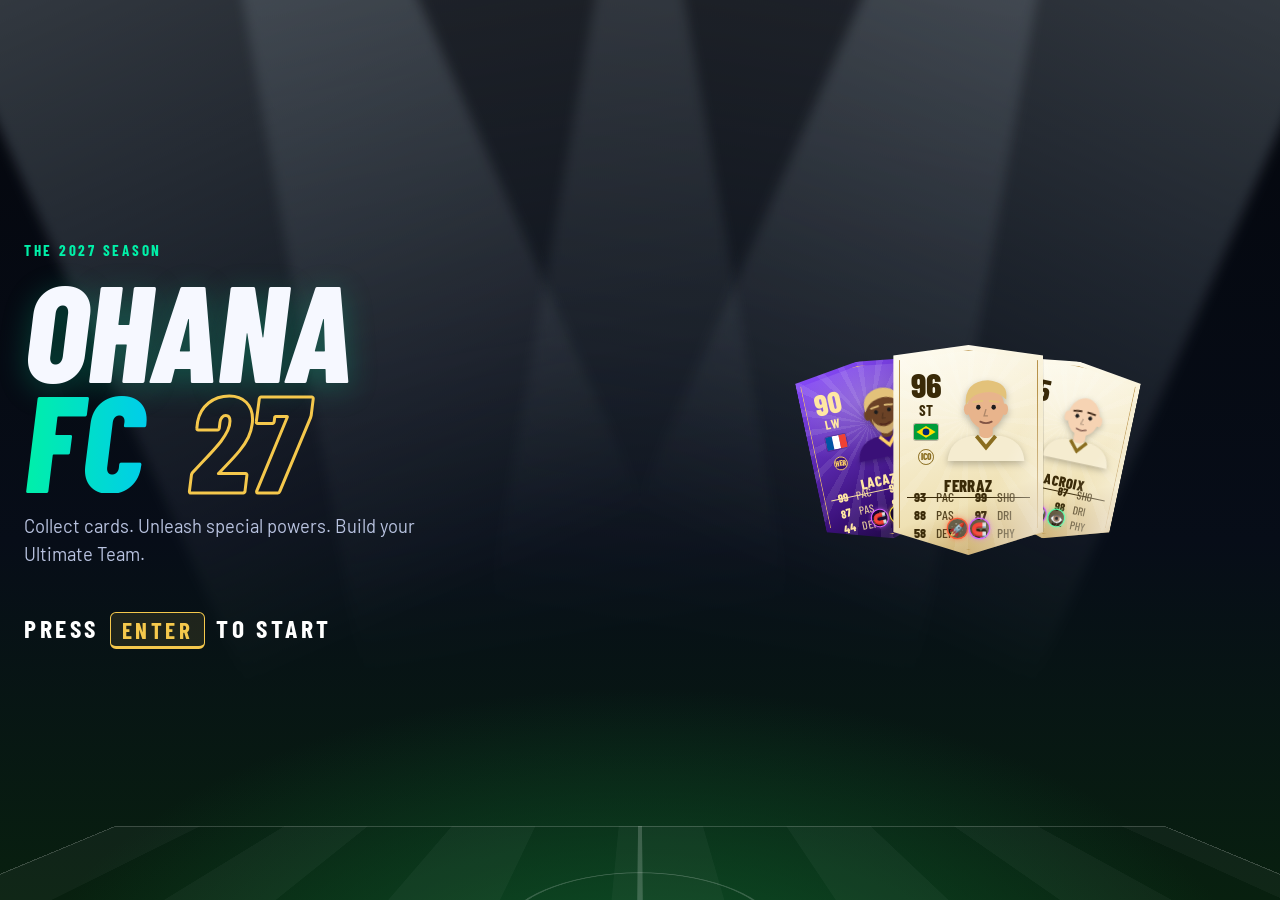
==== index.html @ 779275be "Add match engine, title screen, mode select and Kick-Off mode (Ohana FC 27) Co-Authored-By: Claude O" ====
<!doctype html>
<html lang="en">
<head>
<meta charset="utf-8">
<meta name="viewport" content="width=device-width, initial-scale=1, viewport-fit=cover">
<title>Ohana FC 27</title>
<meta name="claude:viewport-fit-sides" content="cover">
<meta name="description" content="Ohana FC 27: a browser football game with collectible player cards, special powers, Kick-Off and Ultimate Career modes.">
<link rel="preconnect" href="https://fonts.googleapis.com">
<link href="https://fonts.googleapis.com/css2?family=Barlow+Condensed:wght@500;700;800&family=Barlow:wght@400;600;700&display=swap" rel="stylesheet">
<link rel="stylesheet" href="css/style.css">
<link rel="stylesheet" href="css/game.css">
</head>
<body>
<main id="app"></main>
<script src="js/data.js"></script>
<script src="js/cards.js"></script>
<script src="js/match.js"></script>
<script src="js/ui.js"></script>
</body>
</html>
---- css/style.css ----
:root {
  --bg: #07090f;
  --bg2: #0f1420;
  --panel: rgba(22, 28, 44, .82);
  --line: rgba(255, 255, 255, .09);
  --text: #eef2ff;
  --muted: #8d97b5;
  --accent: #00f0a8;
  --accent2: #2f7bff;
  --gold: #f5c84c;
  --danger: #ff4d6d;
  color-scheme: dark;
}
* { box-sizing: border-box; }
html, body { height: 100%; }
body {
  margin: 0; background: var(--bg); color: var(--text);
  font-family: 'Barlow', system-ui, sans-serif; font-size: 15px;
  background-image:
    radial-gradient(1200px 600px at 80% -10%, rgba(47, 123, 255, .18), transparent 60%),
    radial-gradient(900px 500px at -10% 110%, rgba(0, 240, 168, .12), transparent 60%);
  background-attachment: fixed;
}
h1, h2, h3, .display { font-family: 'Barlow Condensed', 'Arial Narrow', sans-serif; letter-spacing: .02em; text-transform: uppercase; margin: 0; }
button { font: inherit; cursor: pointer; }

.btn {
  border: 0; border-radius: 10px; padding: .7em 1.3em; color: #04110c; font-weight: 700;
  background: linear-gradient(135deg, var(--accent), #00c2ff); box-shadow: 0 6px 20px rgba(0, 240, 168, .25);
  text-transform: uppercase; letter-spacing: .04em; font-family: 'Barlow Condensed', sans-serif; font-size: 1.05em;
  transition: transform .12s, filter .12s;
}
.btn:hover { transform: translateY(-1px); filter: brightness(1.1); }
.btn:disabled { opacity: .4; cursor: not-allowed; transform: none; }
.btn.ghost { background: rgba(255, 255, 255, .06); color: var(--text); box-shadow: none; border: 1px solid var(--line); }
.btn.gold { background: linear-gradient(135deg, #ffe08a, #e0a526); color: #2a1d00; box-shadow: 0 6px 20px rgba(245, 200, 76, .25); }
.btn.danger { background: linear-gradient(135deg, #ff6b81, #ff2d55); color: #fff; }
.btn.small { padding: .4em .8em; font-size: .9em; border-radius: 8px; }

.panel { background: var(--panel); border: 1px solid var(--line); border-radius: 16px; padding: 18px; backdrop-filter: blur(8px); }
.muted { color: var(--muted); }
.row { display: flex; gap: 12px; align-items: center; flex-wrap: wrap; }
.grow { flex: 1; }
.coins { color: var(--gold); font-weight: 700; font-family: 'Barlow Condensed', sans-serif; }
.coins::before { content: '🪙 '; }

/* ===================== CARD ===================== */
.card {
  position: relative; width: 10em; height: 14em; flex: none; user-select: none;
  clip-path: polygon(50% 0, 100% 5%, 100% 89%, 50% 100%, 0 89%, 0 5%);
  color: #2b1d05; font-family: 'Barlow Condensed', 'Arial Narrow', sans-serif;
  background: linear-gradient(160deg, var(--c1), var(--c2) 70%, var(--c3));
  transition: transform .15s, filter .15s;
}
.card::after { /* inner frame */
  content: ''; position: absolute; inset: .35em;
  clip-path: polygon(50% 0, 100% 5%, 100% 89%, 50% 100%, 0 89%, 0 5%);
  border: .12em solid var(--frame); pointer-events: none;
  background: radial-gradient(120% 60% at 50% 20%, rgba(255, 255, 255, .28), transparent 60%);
}
.card.hoverable:hover { transform: translateY(-.25em) scale(1.03); filter: brightness(1.08); cursor: pointer; }
.r-bronze { --c1: #e3a777; --c2: #a8683c; --c3: #6e3d1d; --frame: rgba(255, 220, 190, .55); color: #2a1406; }
.r-silver { --c1: #f2f5f8; --c2: #b3bdc6; --c3: #7d8892; --frame: rgba(255, 255, 255, .7); color: #1d252c; }
.r-gold { --c1: #fff0b0; --c2: #e2bb4d; --c3: #a77d18; --frame: rgba(255, 249, 220, .75); color: #2d2004; }
.r-rare { --c1: #fff4c2; --c2: #e8b923; --c3: #7d5300; --frame: #fff7d6; color: #241800; }
.r-rare .c-shine, .r-hero .c-shine, .r-icon .c-shine {
  position: absolute; inset: 0; z-index: 3; pointer-events: none;
  background: linear-gradient(115deg, transparent 35%, rgba(255, 255, 255, .55) 48%, transparent 60%);
  background-size: 250% 100%; animation: shine 3.2s infinite linear;
}
.r-hero { --c1: #8a4dff; --c2: #3a1078; --c3: #12052b; --frame: #ffd166; color: #ffe7a3; }
.r-icon { --c1: #fffdf3; --c2: #efe1b4; --c3: #b8924a; --frame: #b8924a; color: #3a2a08; }
.r-icon::before, .r-hero::before {
  content: ''; position: absolute; inset: 0; opacity: .35;
  background: repeating-conic-gradient(from 0deg at 50% 35%, rgba(255, 255, 255, .25) 0 6deg, transparent 6deg 18deg);
}
@keyframes shine { 0% { background-position: 150% 0; } 100% { background-position: -100% 0; } }

.c-left { position: absolute; left: 1.05em; top: 1.6em; z-index: 2; display: flex; flex-direction: column; align-items: center; width: 2.3em; }
.c-ovr { font-size: 2.3em; font-weight: 800; line-height: .9; }
.c-pos { font-size: 1em; font-weight: 700; margin-top: .05em; letter-spacing: .04em; }
.c-flag { margin-top: .35em; width: 1.6em; height: 1.05em; border-radius: .12em; overflow: hidden; box-shadow: 0 0 0 .06em rgba(0, 0, 0, .25); }
.c-flag .flag, .flag { width: 100%; height: 100%; display: block; }
.c-club { margin-top: .35em; }
.badge {
  display: inline-grid; place-items: center; width: 1.7em; height: 1.7em; border-radius: 50%;
  font-size: .62em; font-weight: 800; border: .14em solid; letter-spacing: 0; line-height: 1;
}
.c-face { position: absolute; right: .6em; top: 1.3em; width: 6.4em; height: 6.4em; z-index: 1; }
.c-face .avatar { width: 100%; height: 100%; filter: drop-shadow(0 .2em .25em rgba(0, 0, 0, .25)); }
.c-name {
  position: absolute; top: 7.75em; left: .8em; right: .8em; text-align: center; z-index: 2;
  font-size: 1.12em; font-weight: 800; text-transform: uppercase; white-space: nowrap; overflow: hidden; text-overflow: ellipsis;
  border-bottom: .07em solid currentColor; padding-bottom: .1em; letter-spacing: .02em;
}
.c-stats { position: absolute; top: 9.55em; left: 1.4em; right: 1.4em; display: grid; grid-template-columns: 1fr 1fr; column-gap: .9em; row-gap: .05em; z-index: 2; }
.c-stats div { display: flex; gap: .3em; align-items: baseline; font-size: .9em; }
.c-stats b { font-weight: 800; min-width: 1.3em; }
.c-stats span { font-weight: 500; opacity: .85; }
.c-traits { position: absolute; bottom: 1.15em; left: 0; right: 0; display: flex; justify-content: center; gap: .25em; z-index: 2; }
.trait {
  display: inline-grid; place-items: center; width: 1.45em; height: 1.45em; border-radius: 50%; font-size: .85em;
  background: rgba(0, 0, 0, .55); box-shadow: 0 0 0 .1em var(--tc), 0 0 .5em var(--tc);
}
.card .tag {
  position: absolute; z-index: 4; left: 50%; transform: translateX(-50%); bottom: .2em;
  background: #111; color: #fff; font-size: .7em; padding: .05em .5em; border-radius: .4em; font-weight: 700;
}

/* ===================== Gallery (preview) ===================== */
.wrap { max-width: 1200px; margin: 0 auto; padding-block: 28px 60px; padding-left: max(16px, env(safe-area-inset-left, 0px)); padding-right: max(16px, env(safe-area-inset-right, 0px)); }
.chip:focus-visible, .btn:focus-visible { outline: 2px solid var(--accent); outline-offset: 2px; }
@media (prefers-reduced-motion: reduce) { .c-shine { animation: none !important; } }
.hero-title { font-size: clamp(2.4rem, 6vw, 4.2rem); line-height: .95; font-weight: 800; }
.hero-title span { background: linear-gradient(90deg, var(--accent), #00c2ff 60%, var(--gold)); -webkit-background-clip: text; background-clip: text; color: transparent; }
.card-grid { display: flex; flex-wrap: wrap; gap: 18px; justify-content: center; }
.chips { display: flex; gap: 8px; flex-wrap: wrap; }
.chip { padding: .35em .9em; border-radius: 999px; background: rgba(255, 255, 255, .06); border: 1px solid var(--line); color: var(--text); font-weight: 600; }
.chip.on { background: var(--accent); color: #04110c; border-color: transparent; }
.trait-list { display: grid; grid-template-columns: repeat(auto-fill, minmax(240px, 1fr)); gap: 10px; }
.trait-row { display: flex; gap: 10px; align-items: flex-start; padding: 10px 12px; border-radius: 12px; background: rgba(255, 255, 255, .04); border: 1px solid var(--line); }
.trait-row .trait { font-size: 18px; flex: none; }
---- css/game.css ----
[hidden] { display: none !important; }
/* ===== Screens ===== */
#app { min-height: 100%; }
.screen { animation: fadeIn .25s ease; }
@keyframes fadeIn { from { transform: translateY(6px); } to { transform: none; } }
.page { max-width: 1180px; margin: 0 auto; padding-block: 22px 48px; padding-left: max(16px, env(safe-area-inset-left, 0px)); padding-right: max(16px, env(safe-area-inset-right, 0px)); display: flex; flex-direction: column; gap: 18px; }
.page-head { display: flex; align-items: center; gap: 14px; }
.page-head h2 { font-size: 2.2rem; font-weight: 800; }
.eyebrow { font-family: 'Barlow Condensed', sans-serif; text-transform: uppercase; letter-spacing: .18em; color: var(--accent); font-weight: 700; margin: 0; font-size: .95rem; }
kbd { display: inline-block; min-width: 1.7em; text-align: center; padding: .1em .45em; margin: 0 .12em; border-radius: 6px; background: #1c2438; border: 1px solid #36405c; border-bottom-width: 3px; font-family: 'Barlow Condensed', sans-serif; font-weight: 700; font-size: .95em; }
.btn.big { font-size: 1.35em; padding: .7em 2.4em; }

/* ===== Legacy menu (unused) ===== */
.menu { min-height: 100vh; display: grid; grid-template-columns: minmax(0, 1fr) minmax(0, 1fr); align-items: center; gap: 30px; max-width: 1200px; margin: 0 auto; padding-block: 30px; padding-left: max(20px, env(safe-area-inset-left, 0px)); padding-right: max(20px, env(safe-area-inset-right, 0px)); }
.logo { font-size: clamp(3.4rem, 9vw, 7rem); line-height: .82; font-weight: 800; font-style: italic; margin: 10px 0 18px; }
.logo span { background: linear-gradient(90deg, var(--accent), #00c2ff 55%, var(--gold)); -webkit-background-clip: text; background-clip: text; color: transparent; padding-right: .1em; }
.lede { color: var(--muted); max-width: 46ch; font-size: 1.08rem; line-height: 1.5; margin: 0 0 26px; }
.mode-list { display: flex; flex-direction: column; gap: 12px; max-width: 520px; }
.mode { text-align: left; padding: 18px 22px; border-radius: 14px; border: 1px solid var(--line); color: var(--text); background: linear-gradient(100deg, rgba(255, 255, 255, .07), rgba(255, 255, 255, .02)); display: flex; flex-direction: column; gap: 4px; transition: transform .15s, border-color .15s, background .15s; position: relative; overflow: hidden; }
.mode::after { content: '›'; position: absolute; right: 20px; top: 50%; transform: translateY(-50%); font-size: 2rem; color: var(--accent); opacity: .6; transition: transform .15s; }
.mode:hover:not(:disabled) { transform: translateX(4px); border-color: var(--accent); background: linear-gradient(100deg, rgba(0, 240, 168, .14), rgba(255, 255, 255, .02)); }
.mode:hover:not(:disabled)::after { transform: translate(4px, -50%); }
.mode b { font-family: 'Barlow Condensed', sans-serif; font-size: 1.7rem; text-transform: uppercase; font-style: italic; letter-spacing: .02em; }
.mode span { color: var(--muted); padding-right: 36px; }
.mode.small { padding: 12px 22px; }
.mode.small b { font-size: 1.2rem; }
.mode:disabled { opacity: .5; cursor: not-allowed; }
.menu-fan { position: relative; height: 420px; display: flex; justify-content: center; align-items: center; }
.menu-fan .card { position: absolute; box-shadow: 0 30px 60px rgba(0, 0, 0, .5); }
.fan-0 { transform: translateX(-62%) rotate(-12deg) scale(.86); }
.fan-2 { transform: translateX(62%) rotate(12deg) scale(.86); }
.fan-1 { z-index: 2; animation: float 4s ease-in-out infinite; }
@keyframes float { 50% { transform: translateY(-10px); } }

/* ===== Segmented control ===== */
.seg { display: flex; gap: 4px; padding: 4px; border-radius: 12px; background: rgba(255, 255, 255, .05); border: 1px solid var(--line); flex-wrap: wrap; align-self: center; }
.seg button { border: 0; background: transparent; color: var(--muted); padding: .6em 1.2em; border-radius: 9px; font-family: 'Barlow Condensed', sans-serif; font-weight: 700; text-transform: uppercase; font-size: 1.05rem; letter-spacing: .03em; }
.seg button.on { background: var(--text); color: #0a0d16; }
.seg.small button { font-size: .92rem; padding: .45em .9em; }
.seg button:focus-visible, .arrow:focus-visible, .mode:focus-visible { outline: 2px solid var(--accent); outline-offset: 2px; }

/* ===== Kick-off ===== */
.versus { display: grid; grid-template-columns: minmax(0, 1fr) auto minmax(0, 1fr); gap: 16px; align-items: center; }
.vs { font-family: 'Barlow Condensed', sans-serif; font-weight: 800; font-style: italic; font-size: 2.6rem; color: var(--muted); }
.team-pick { border-radius: 18px; padding: 16px; border: 1px solid var(--line); background: linear-gradient(160deg, color-mix(in srgb, var(--kit) 30%, transparent), rgba(15, 20, 32, .9) 55%); display: flex; flex-direction: column; gap: 12px; }
.tp-top { display: flex; justify-content: space-between; align-items: center; }
.ctl-tag { font-family: 'Barlow Condensed', sans-serif; font-weight: 800; padding: .15em .7em; border-radius: 6px; font-size: 1rem; }
.ctl-tag.p1 { background: #22e6ff; color: #002229; }
.ctl-tag.p2 { background: #ff4f7b; color: #2b0010; }
.ctl-tag.cpu { background: #3a4460; color: #dfe6ff; }
.tp-row { display: flex; align-items: center; gap: 8px; }
.arrow { width: 44px; height: 44px; border-radius: 50%; border: 1px solid var(--line); background: rgba(255, 255, 255, .06); color: var(--text); font-size: 1.8rem; line-height: 1; flex: none; }
.arrow:hover { background: rgba(255, 255, 255, .14); }
.tp-name { flex: 1; text-align: center; display: flex; flex-direction: column; align-items: center; gap: 6px; min-width: 0; }
.tp-name h3 { font-size: 1.6rem; }
.crest { width: 58px; height: 58px; border-radius: 50% 50% 46% 46%; display: grid; place-items: center; background: var(--kit); color: var(--kit2); border: 3px solid var(--kit2); font-family: 'Barlow Condensed', sans-serif; font-weight: 800; font-size: 1.15rem; box-shadow: 0 6px 16px rgba(0, 0, 0, .4); }
.ovr-pill { font-family: 'Barlow Condensed', sans-serif; font-weight: 800; background: var(--gold); color: #2a1d00; padding: .1em .7em; border-radius: 999px; }
.tp-cards { display: flex; justify-content: center; gap: 8px; flex-wrap: wrap; }
.ko-opts { display: flex; flex-wrap: wrap; gap: 18px 28px; justify-content: center; }
.opt { display: flex; flex-direction: column; gap: 6px; align-items: flex-start; }
.opt label { font-size: .8rem; text-transform: uppercase; letter-spacing: .12em; color: var(--muted); font-weight: 700; }
.opt .seg { align-self: flex-start; }

/* ===== Controls ===== */
.controls-grid { display: grid; grid-template-columns: repeat(auto-fit, minmax(240px, 1fr)); gap: 20px; }
.controls-grid h3 { font-size: 1.3rem; margin-bottom: 8px; }
.controls-grid dl { display: grid; grid-template-columns: auto 1fr; gap: 8px 12px; margin: 0; align-items: center; }
.controls-grid dt { color: var(--muted); font-size: .92rem; }
.controls-grid dd { margin: 0; text-align: right; }
.tips { color: var(--muted); line-height: 1.6; margin: 18px 0 0; padding-left: 1.2em; }

/* ===== Match ===== */
.match-screen { position: fixed; inset: 0; background: #000; }
.match-screen canvas { width: 100%; height: 100%; display: block; }
.overlay { position: absolute; inset: 0; background: rgba(4, 6, 12, .7); display: grid; place-items: center; padding: 16px; backdrop-filter: blur(4px); overflow: auto; }
.pause-box { width: min(760px, 100%); display: flex; flex-direction: column; gap: 16px; align-items: center; }
.pause-box h2 { font-size: 2.6rem; }
.pause-box .col { display: flex; flex-direction: column; gap: 10px; width: min(280px, 100%); }
.pause-box details { width: 100%; }
.pause-box summary { cursor: pointer; color: var(--muted); text-align: center; margin-bottom: 12px; }
.pause-btn { position: absolute; right: max(14px, env(safe-area-inset-right, 0px)); bottom: max(14px, env(safe-area-inset-bottom, 0px)); width: 42px; height: 42px; border-radius: 50%; border: 1px solid rgba(255, 255, 255, .25); background: rgba(0, 0, 0, .45); color: #fff; font-size: .8rem; }

/* ===== Result ===== */
.result { align-items: center; text-align: center; }
.final { display: grid; grid-template-columns: minmax(0, 1fr) auto minmax(0, 1fr); gap: 20px; align-items: start; width: 100%; max-width: 820px; }
.f-team h3 { font-size: 1.8rem; }
.scorers { color: var(--muted); margin-top: 6px; line-height: 1.5; }
.f-score { font-family: 'Barlow Condensed', sans-serif; font-weight: 800; font-size: 5.5rem; line-height: 1; font-variant-numeric: tabular-nums; display: flex; gap: .2em; }
.f-score span { color: var(--muted); }
.stats { width: 100%; max-width: 620px; display: flex; flex-direction: column; gap: 10px; }
.st-row { display: grid; grid-template-columns: 90px 1fr 90px; align-items: center; font-variant-numeric: tabular-nums; }
.st-row b { font-family: 'Barlow Condensed', sans-serif; font-size: 1.3rem; }
.st-row span { color: var(--muted); text-transform: uppercase; letter-spacing: .1em; font-size: .82rem; font-weight: 700; }

@media (max-width: 820px) {
  .menu { grid-template-columns: 1fr; min-height: auto; }
  .menu-fan { height: 300px; order: -1; }
  .menu-fan .card { font-size: 12px !important; }
  .versus { grid-template-columns: 1fr; }
  .vs { text-align: center; font-size: 1.8rem; }
  .final { grid-template-columns: 1fr; }
}
@media (prefers-reduced-motion: reduce) { .screen, .fan-1 { animation: none; } }

/* ===== Title screen (Ohana FC 27) ===== */
.title-screen { position: relative; min-height: 100vh; overflow: hidden; display: grid; grid-template-columns: minmax(0, 1.1fr) minmax(0, 1fr); align-items: center; gap: 24px; padding-block: 40px; padding-left: max(24px, env(safe-area-inset-left, 0px)); padding-right: max(24px, env(safe-area-inset-right, 0px));
  background: radial-gradient(70% 55% at 50% 115%, #0f5a2c 0%, rgba(15, 90, 44, .35) 45%, transparent 70%), linear-gradient(180deg, #04060c 0%, #070d18 60%, #08200f 100%); }
.beams { position: absolute; inset: 0; pointer-events: none; }
.beams i { position: absolute; top: -10%; width: 34vw; height: 120%; background: linear-gradient(180deg, rgba(220, 240, 255, .22), rgba(220, 240, 255, 0) 70%); filter: blur(6px); transform-origin: top center; animation: sweep 7s ease-in-out infinite alternate; }
.beams i:nth-child(1) { left: -6%; transform: rotate(-24deg); }
.beams i:nth-child(2) { left: 18%; transform: rotate(-10deg); animation-delay: -2s; opacity: .6; }
.beams i:nth-child(3) { right: 18%; transform: rotate(10deg); animation-delay: -4s; opacity: .6; }
.beams i:nth-child(4) { right: -6%; transform: rotate(24deg); animation-delay: -1s; }
@keyframes sweep { to { filter: blur(10px); opacity: .35; } }
.pitch-lines { position: absolute; left: 50%; bottom: -38vh; width: 120vw; height: 70vh; transform: translateX(-50%) perspective(600px) rotateX(62deg); border: 3px solid rgba(255, 255, 255, .18); border-radius: 4px; pointer-events: none;
  background: linear-gradient(90deg, transparent 49.8%, rgba(255, 255, 255, .18) 49.8% 50.2%, transparent 50.2%), repeating-linear-gradient(90deg, rgba(255, 255, 255, .03) 0 8%, transparent 8% 16%); }
.pitch-lines::after { content: ''; position: absolute; left: 50%; top: 50%; width: 18%; aspect-ratio: 1; transform: translate(-50%, -50%); border: 3px solid rgba(255, 255, 255, .18); border-radius: 50%; }
.title-copy { position: relative; z-index: 2; order: 1; }
.title-fan { position: relative; z-index: 1; height: 440px; display: flex; justify-content: center; align-items: center; order: 2; }
.title-fan .card { position: absolute; box-shadow: 0 30px 70px rgba(0, 0, 0, .6); }
.game-logo { display: grid; grid-template-columns: auto auto; align-items: end; justify-content: start; column-gap: .12em; line-height: .8; font-style: italic; font-weight: 800; margin: 14px 0 20px; text-transform: uppercase; }
.lg-ohana { grid-column: 1 / -1; font-size: clamp(4rem, 11vw, 8.6rem); letter-spacing: -.01em; color: #f6f8ff; text-shadow: 0 6px 30px rgba(0, 240, 168, .25); }
.lg-fc { font-size: clamp(4rem, 11vw, 8.6rem); background: linear-gradient(90deg, var(--accent), #00c2ff); -webkit-background-clip: text; background-clip: text; color: transparent; padding-right: .06em; }
.lg-27 { font-size: clamp(4rem, 11vw, 8.6rem); color: transparent; -webkit-text-stroke: 3px var(--gold); padding-right: .1em; }
.title-sub { color: #b9c3e0; font-size: 1.15rem; max-width: 40ch; line-height: 1.5; margin: 0 0 34px; }
.press-start { background: none; border: 0; color: #fff; font-family: 'Barlow Condensed', sans-serif; font-size: 1.6rem; font-weight: 700; text-transform: uppercase; letter-spacing: .14em; padding: 10px 0; animation: blink 1.4s ease-in-out infinite; }
.press-start kbd { font-size: .9em; color: var(--gold); border-color: var(--gold); background: rgba(245, 200, 76, .1); }
.press-start:focus-visible { outline: 2px solid var(--accent); outline-offset: 6px; }
@keyframes blink { 50% { opacity: .35; } }

/* ===== Mode cards ===== */
.brand-small { font-style: italic; }
.mode-cards { display: grid; grid-template-columns: repeat(auto-fit, minmax(280px, 1fr)); gap: 18px; }
.mode-card { position: relative; overflow: hidden; text-align: left; min-height: 280px; padding: 26px; border-radius: 20px; border: 1px solid var(--line); color: var(--text); display: flex; flex-direction: column; justify-content: flex-end; gap: 10px;
  background: linear-gradient(200deg, rgba(0, 240, 168, .22), rgba(10, 16, 28, .95) 60%); transition: transform .18s, border-color .18s, box-shadow .18s; }
.mode-card.career { background: linear-gradient(200deg, rgba(245, 200, 76, .28), rgba(10, 16, 28, .95) 60%); }
.mode-card.p2 { background: linear-gradient(200deg, rgba(255, 79, 123, .26), rgba(10, 16, 28, .95) 60%); }
.mode-card:hover, .mode-card:focus-visible { transform: translateY(-4px); border-color: rgba(255, 255, 255, .35); box-shadow: 0 20px 50px rgba(0, 0, 0, .45); outline: none; }
.mode-card b { font-family: 'Barlow Condensed', sans-serif; font-size: clamp(2rem, 4vw, 2.8rem); font-style: italic; text-transform: uppercase; line-height: .95; }
.mode-card > span:not(.mc-num):not(.mc-tags) { color: #b9c3e0; max-width: 44ch; line-height: 1.45; }
.mc-num { position: absolute; top: 14px; right: 20px; font-family: 'Barlow Condensed', sans-serif; font-weight: 800; font-style: italic; font-size: 5.5rem; line-height: 1; color: transparent; -webkit-text-stroke: 1.5px rgba(255, 255, 255, .22); }
.mc-tags { display: flex; gap: 6px; flex-wrap: wrap; }
.mc-tags i { font-style: normal; font-size: .8rem; font-weight: 700; text-transform: uppercase; letter-spacing: .08em; padding: .3em .7em; border-radius: 999px; background: rgba(255, 255, 255, .08); border: 1px solid var(--line); }

#toast { position: fixed; left: 50%; bottom: max(24px, env(safe-area-inset-bottom, 0px)); transform: translate(-50%, 20px); background: #1b2236; border: 1px solid var(--line); color: var(--text); padding: 12px 18px; border-radius: 12px; opacity: 0; pointer-events: none; transition: .25s; z-index: 50; max-width: calc(100% - 32px); }
#toast.show { opacity: 1; transform: translate(-50%, 0); }

@media (max-width: 820px) {
  .title-screen { grid-template-columns: 1fr; min-height: 100%; }
  .title-fan { height: 280px; order: 1; }
  .title-fan .card { font-size: 10px !important; }
  .title-copy { order: 2; text-align: center; }
  .game-logo { justify-content: center; }
  .title-sub { margin-inline: auto; }
}
@media (prefers-reduced-motion: reduce) { .beams i, .press-start { animation: none; } }
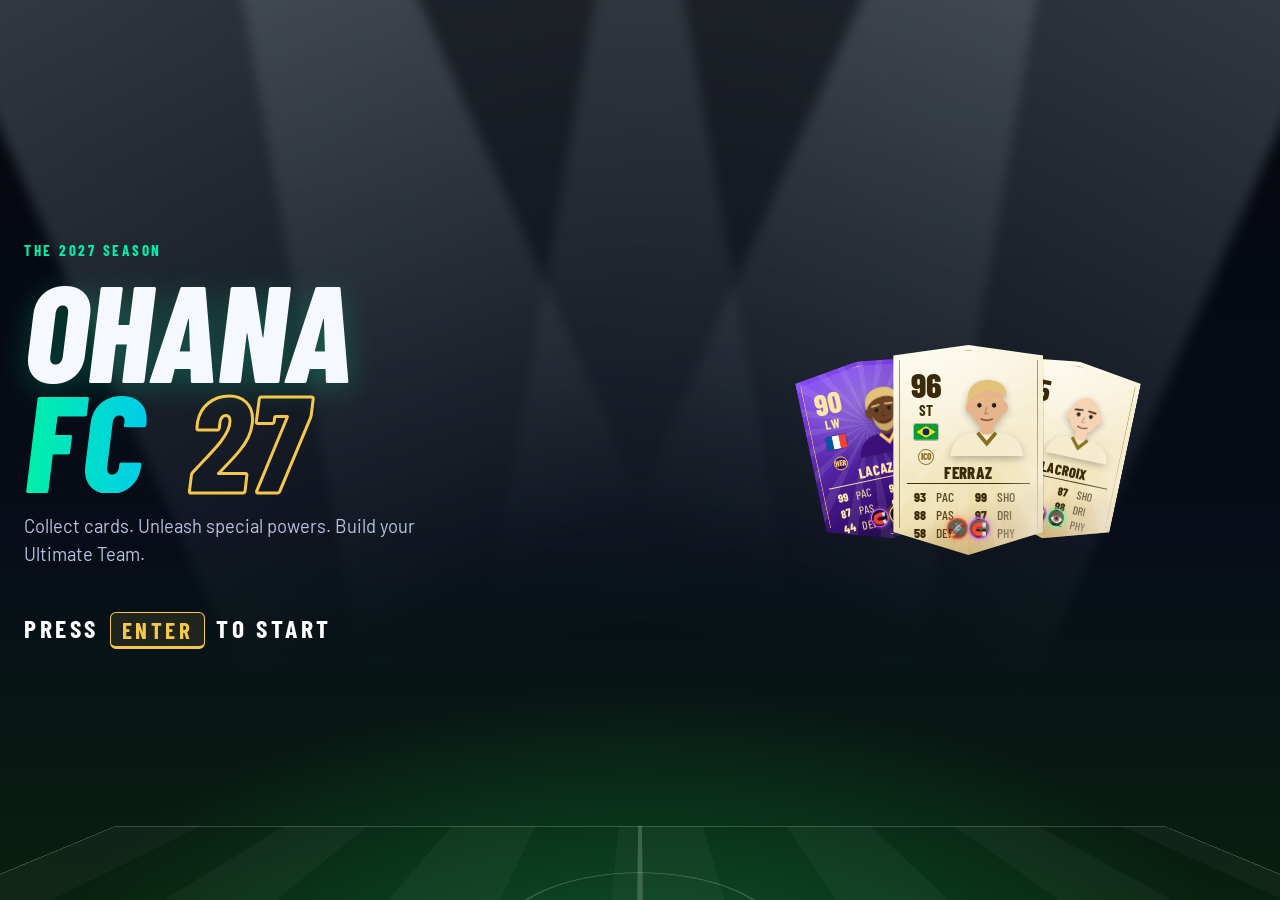
==== commit 8d002164: "Add Ultimate Team Career, keyboard guide and dedicated defend key - Career: squad builder, store and" ====
--- a/index.html
+++ b/index.html
@@ -10,12 +10,15 @@
 <link href="https://fonts.googleapis.com/css2?family=Barlow+Condensed:wght@500;700;800&family=Barlow:wght@400;600;700&display=swap" rel="stylesheet">
 <link rel="stylesheet" href="css/style.css">
 <link rel="stylesheet" href="css/game.css">
+<link rel="stylesheet" href="css/career.css">
 </head>
 <body>
 <main id="app"></main>
 <script src="js/data.js"></script>
 <script src="js/cards.js"></script>
 <script src="js/match.js"></script>
+<script src="js/career.js"></script>
+<script src="js/career-ui.js"></script>
 <script src="js/ui.js"></script>
 </body>
 </html>
--- a/css/style.css
+++ b/css/style.css
@@ -86,10 +86,10 @@
   display: inline-grid; place-items: center; width: 1.7em; height: 1.7em; border-radius: 50%;
   font-size: .62em; font-weight: 800; border: .14em solid; letter-spacing: 0; line-height: 1;
 }
-.c-face { position: absolute; right: .6em; top: 1.3em; width: 6.4em; height: 6.4em; z-index: 1; }
+.c-face { position: absolute; right: .7em; top: 1.3em; width: 6.1em; height: 6.1em; z-index: 1; }
 .c-face .avatar { width: 100%; height: 100%; filter: drop-shadow(0 .2em .25em rgba(0, 0, 0, .25)); }
 .c-name {
-  position: absolute; top: 7.75em; left: .8em; right: .8em; text-align: center; z-index: 2;
+  position: absolute; top: 6.95em; left: .8em; right: .8em; text-align: center; z-index: 2;
   font-size: 1.12em; font-weight: 800; text-transform: uppercase; white-space: nowrap; overflow: hidden; text-overflow: ellipsis;
   border-bottom: .07em solid currentColor; padding-bottom: .1em; letter-spacing: .02em;
 }
--- a/css/game.css
+++ b/css/game.css
@@ -154,3 +154,18 @@
   .title-sub { margin-inline: auto; }
 }
 @media (prefers-reduced-motion: reduce) { .beams i, .press-start { animation: none; } }
+
+/* ===== Keyboard guide ===== */
+.guide { border-left: 3px solid var(--gc); padding-left: 14px; max-width: 440px; width: 100%; }
+.guide h3 { font-size: 1.2rem; margin-bottom: 10px; color: var(--gc); }
+.guide dl { display: grid; grid-template-columns: 1fr auto; gap: 7px 14px; margin: 0; align-items: center; }
+.guide dt { color: #c9d1ea; font-size: .95rem; }
+.guide dd { margin: 0; text-align: right; white-space: nowrap; }
+.tips b { color: var(--text); }
+.key-guide { position: absolute; left: max(14px, env(safe-area-inset-left, 0px)); bottom: max(14px, env(safe-area-inset-bottom, 0px)); display: flex; flex-wrap: wrap; gap: 18px; align-items: flex-end; max-width: calc(100% - 300px); padding: 14px 16px; border-radius: 14px; background: rgba(6, 9, 16, .82); border: 1px solid rgba(255, 255, 255, .12); backdrop-filter: blur(4px); }
+.key-guide .guide { min-width: 220px; }
+.key-guide .guide h3 { font-size: 1rem; }
+.key-guide .guide dt { font-size: .85rem; }
+.key-guide kbd { font-size: .82em; }
+.key-guide > p { width: 100%; margin: 0; color: var(--muted); font-size: .8rem; }
+@media (max-width: 820px) { .key-guide { max-width: calc(100% - 28px); bottom: 70px; } }
--- a/css/career.css
+++ b/css/career.css
@@ -0,0 +1,164 @@
+/* ===== Ultimate Team Career ===== */
+input, select { font: inherit; color: var(--text); background: #0d1322; border: 1px solid #2b3550; border-radius: 9px; padding: .55em .8em; }
+input:focus-visible, select:focus-visible { outline: 2px solid var(--accent); outline-offset: 1px; }
+.small-text { font-size: .88rem; margin: 6px 0 0; line-height: 1.5; }
+.crest { --kit: #333; --kit2: #fff; }
+.crest.big { width: 70px; height: 70px; font-size: 1.3rem; }
+
+/* new career */
+.nc-panel { max-width: 640px; }
+.nc-form { display: flex; flex-direction: column; gap: 10px; }
+.nc-form label { font-size: .8rem; text-transform: uppercase; letter-spacing: .12em; color: var(--muted); font-weight: 700; margin-top: 6px; }
+.nc-form input { font-size: 1.2rem; }
+.kits { display: flex; gap: 10px; flex-wrap: wrap; }
+.kit { width: 46px; height: 46px; border-radius: 50%; border: 3px solid transparent; background: linear-gradient(135deg, var(--k1) 50%, var(--k2) 50%); box-shadow: 0 0 0 1px rgba(255, 255, 255, .2); }
+.kit.on { border-color: var(--accent); transform: scale(1.08); }
+.nc-list { color: #c9d1ea; line-height: 1.6; padding-left: 1.2em; margin: 10px 0 14px; }
+.nc-form .btn.big { align-self: flex-start; }
+
+/* hub */
+.hub { min-height: 100%; }
+.hub-in { max-width: 1240px; margin: 0 auto; padding-left: max(16px, env(safe-area-inset-left, 0px)); padding-right: max(16px, env(safe-area-inset-right, 0px)); }
+.hub-head { position: sticky; top: env(safe-area-inset-top, 0px); z-index: 10; background: rgba(7, 9, 15, .92); backdrop-filter: blur(10px); border-bottom: 1px solid var(--line); }
+.hub-head > .hub-in:first-child { display: flex; align-items: center; gap: 18px; padding-block: 14px; flex-wrap: wrap; }
+.club-id { display: flex; align-items: center; gap: 12px; }
+.club-id h2 { font-size: 1.7rem; font-style: italic; }
+.hub-stats { margin-left: auto; display: flex; gap: 22px; }
+.hub-stats div { display: flex; flex-direction: column; align-items: flex-end; }
+.hub-stats span { font-size: .72rem; text-transform: uppercase; letter-spacing: .12em; color: var(--muted); font-weight: 700; }
+.hub-stats b { font-family: 'Barlow Condensed', sans-serif; font-size: 1.6rem; line-height: 1.1; font-variant-numeric: tabular-nums; }
+.tabs { display: flex; gap: 4px; overflow-x: auto; }
+.tabs button { position: relative; background: none; border: 0; color: var(--muted); padding: 12px 16px; font-family: 'Barlow Condensed', sans-serif; font-weight: 700; text-transform: uppercase; font-size: 1.05rem; letter-spacing: .04em; border-bottom: 3px solid transparent; white-space: nowrap; }
+.tabs button.on { color: var(--text); border-bottom-color: var(--accent); }
+.tabs button:hover { color: var(--text); }
+.tabs .dot { font-style: normal; margin-left: 6px; background: var(--danger); color: #fff; border-radius: 999px; padding: 0 .45em; font-size: .78rem; }
+.hub-body { padding-block: 22px 60px; display: flex; flex-direction: column; gap: 18px; }
+
+/* season tab */
+.home-grid { display: grid; grid-template-columns: minmax(0, 1.5fr) minmax(0, 1fr); gap: 18px; align-items: start; }
+.next { display: flex; flex-direction: column; gap: 16px; background: linear-gradient(170deg, rgba(0, 240, 168, .1), var(--panel) 50%); }
+.fixture { display: grid; grid-template-columns: 1fr auto 1fr; align-items: center; gap: 10px; }
+.fx-team { display: flex; flex-direction: column; align-items: center; gap: 8px; text-align: center; }
+.fx-team b { font-family: 'Barlow Condensed', sans-serif; font-size: 1.5rem; text-transform: uppercase; line-height: 1; }
+.fx-vs { font-family: 'Barlow Condensed', sans-serif; font-weight: 800; font-style: italic; font-size: 2.2rem; color: var(--muted); }
+.fx-meta { display: flex; gap: 14px; flex-wrap: wrap; justify-content: center; align-items: center; font-size: .92rem; }
+.chip-s { font-weight: 700; font-size: .8rem; text-transform: uppercase; letter-spacing: .08em; padding: .25em .7em; border-radius: 999px; }
+.chip-s.tough { background: rgba(255, 77, 109, .18); color: #ff8aa0; }
+.chip-s.even { background: rgba(245, 200, 76, .16); color: var(--gold); }
+.chip-s.favourable { background: rgba(0, 240, 168, .15); color: var(--accent); }
+.opp-stars { display: flex; gap: 8px; justify-content: center; flex-wrap: wrap; opacity: .9; }
+.col-stack { display: flex; flex-direction: column; gap: 18px; }
+.season-line { display: flex; align-items: baseline; gap: 8px; margin: 8px 0; }
+.season-line b { font-family: 'Barlow Condensed', sans-serif; font-size: 2.6rem; line-height: 1; }
+.promo-bar { position: relative; height: 10px; border-radius: 99px; background: rgba(255, 255, 255, .08); overflow: visible; }
+.promo-bar i { display: block; height: 100%; border-radius: 99px; background: linear-gradient(90deg, var(--accent), #00c2ff); }
+.promo-bar em { position: absolute; top: -3px; width: 2px; height: 16px; background: var(--danger); }
+.fixtures { list-style: none; padding: 0; margin: 14px 0 0; display: flex; flex-direction: column; gap: 4px; counter-reset: fx; }
+.fixtures li { display: flex; justify-content: space-between; gap: 10px; padding: 8px 10px; border-radius: 8px; background: rgba(255, 255, 255, .03); border-left: 3px solid #2b3550; font-variant-numeric: tabular-nums; }
+.fixtures li.w { border-left-color: var(--accent); } .fixtures li.d { border-left-color: var(--gold); } .fixtures li.l { border-left-color: var(--danger); }
+.fixtures li.next { background: rgba(0, 240, 168, .08); border-left-color: #fff; }
+.hist { list-style: none; padding: 0; margin: 8px 0 0; display: flex; flex-direction: column; gap: 6px; color: #c9d1ea; }
+.hist .promoted, .hist .champions { color: var(--accent); } .hist .relegated { color: var(--danger); } .hist .stay { color: var(--muted); }
+.hist b { text-transform: capitalize; }
+
+/* result extras */
+.rewards { width: 100%; max-width: 620px; text-align: left; display: flex; flex-direction: column; gap: 6px; }
+.rw { display: flex; justify-content: space-between; gap: 12px; }
+.rw.total { border-top: 1px solid var(--line); padding-top: 8px; margin-top: 4px; font-weight: 700; }
+.season-end { width: 100%; max-width: 620px; padding: 20px; border-radius: 16px; background: rgba(255, 255, 255, .05); border: 1px solid var(--line); }
+.season-end.promoted, .season-end.champions { background: linear-gradient(160deg, rgba(0, 240, 168, .2), transparent); border-color: var(--accent); }
+.season-end.relegated { background: linear-gradient(160deg, rgba(255, 77, 109, .18), transparent); }
+.season-end h2 { font-size: 2.2rem; margin: 4px 0; }
+
+/* squad */
+.squad-grid { display: grid; grid-template-columns: minmax(0, 1.2fr) minmax(0, 1fr); gap: 18px; align-items: start; }
+.squad-tools { margin-bottom: 10px; }
+.squad-pitch { position: relative; aspect-ratio: 68 / 80; max-width: 100%; width: min(100%, calc((100vh - 250px) * 68 / 80)); min-width: min(100%, 420px); margin: 0 auto; border-radius: 16px; overflow: hidden; border: 2px solid rgba(255, 255, 255, .25);
+  background: linear-gradient(0deg, transparent 49.7%, rgba(255, 255, 255, .25) 49.7% 50.3%, transparent 50.3%), repeating-linear-gradient(0deg, #2f8034 0 10%, #358a37 10% 20%); }
+.squad-pitch::before { content: ''; position: absolute; left: 50%; top: 50%; width: 24%; aspect-ratio: 1; transform: translate(-50%, -50%); border: 2px solid rgba(255, 255, 255, .25); border-radius: 50%; }
+.squad-pitch::after { content: ''; position: absolute; left: 25%; right: 25%; bottom: 0; height: 15%; border: 2px solid rgba(255, 255, 255, .25); border-bottom: 0; }
+.slot { position: absolute; transform: translate(-50%, -50%); background: none; border: 0; padding: 0; display: flex; flex-direction: column; align-items: center; gap: 2px; z-index: 1; transition: transform .12s; }
+.slot:hover { transform: translate(-50%, -52%); }
+.slot.sel .card { outline: 3px solid var(--accent); outline-offset: 2px; filter: drop-shadow(0 0 10px var(--accent)); }
+.slot .card { clip-path: none; border-radius: 6px; }
+.empty-slot { width: 56px; height: 78px; border-radius: 8px; border: 2px dashed rgba(255, 255, 255, .5); display: grid; place-items: center; font-size: 1.6rem; color: #fff; }
+.slot-pos { font-family: 'Barlow Condensed', sans-serif; font-weight: 800; font-size: .78rem; padding: 0 .5em; border-radius: 5px; color: #0a0d16; }
+.slot-pos.good { background: #3ef0a0; } .slot-pos.ok { background: #c6f04a; } .slot-pos.meh { background: #f5c84c; } .slot-pos.bad { background: #ff6b81; }
+.bench { position: sticky; top: 140px; max-height: calc(100vh - 160px); display: flex; flex-direction: column; }
+.bench h3 { margin-bottom: 10px; }
+.bench-list { display: flex; flex-wrap: wrap; gap: 10px; overflow-y: auto; padding: 4px; }
+.bench-card { background: none; border: 0; padding: 0; display: flex; flex-direction: column; align-items: center; gap: 4px; }
+.bench-card:disabled { cursor: default; opacity: .85; }
+.bench-card:not(:disabled):hover .card { transform: translateY(-3px); filter: brightness(1.1); }
+
+/* store */
+.pack-row { display: grid; grid-template-columns: repeat(auto-fill, minmax(250px, 1fr)); gap: 14px; margin-top: 12px; }
+.pack-tile { display: flex; gap: 14px; align-items: center; padding: 12px; border-radius: 14px; background: rgba(255, 255, 255, .03); border: 1px solid var(--line); }
+.pt-info { display: flex; flex-direction: column; gap: 6px; align-items: flex-start; font-size: .9rem; }
+.pt-info b { font-family: 'Barlow Condensed', sans-serif; font-size: 1.2rem; text-transform: uppercase; }
+.pack-art { flex: none; width: 74px; height: 104px; border-radius: 8px; position: relative; display: flex; flex-direction: column; justify-content: space-between; align-items: center; padding: 10px 4px; text-align: center; font-family: 'Barlow Condensed', sans-serif; text-transform: uppercase; box-shadow: 0 8px 20px rgba(0, 0, 0, .4), inset 0 0 0 2px rgba(255, 255, 255, .35); overflow: hidden; }
+.pack-art::after { content: ''; position: absolute; inset: 0; background: linear-gradient(115deg, transparent 30%, rgba(255, 255, 255, .45) 45%, transparent 60%); background-size: 250% 100%; animation: shine 3s infinite linear; }
+.pack-art span { font-weight: 800; font-style: italic; font-size: .72rem; line-height: .95; }
+.pack-art b { font-size: .8rem; }
+.pack-art.big { width: 200px; height: 280px; padding: 26px 10px; border-radius: 16px; }
+.pack-art.big span { font-size: 2rem; } .pack-art.big b { font-size: 1.4rem; }
+.p-bronze { background: linear-gradient(160deg, #e3a777, #6e3d1d); color: #2a1406; }
+.p-silver { background: linear-gradient(160deg, #f2f5f8, #7d8892); color: #1d252c; }
+.p-gold { background: linear-gradient(160deg, #fff0b0, #a77d18); color: #2d2004; }
+.p-rare { background: linear-gradient(160deg, #fff4c2, #e8b923 40%, #3a2600); color: #241800; }
+.p-hero { background: linear-gradient(160deg, #8a4dff, #12052b); color: #ffd166; }
+.p-icon { background: linear-gradient(160deg, #fffdf3, #b8924a); color: #3a2a08; }
+
+/* pack opening */
+.pack-overlay { position: fixed; inset: 0; z-index: 40; background: radial-gradient(60% 60% at 50% 40%, #121a30, #03050a 70%); display: grid; place-items: center; overflow: auto; padding: 20px max(16px, env(safe-area-inset-right, 0px)) 20px max(16px, env(safe-area-inset-left, 0px)); cursor: pointer; }
+.po-stage { display: flex; flex-direction: column; align-items: center; gap: 20px; position: relative; }
+.po-pack .shake { animation: shake .6s ease-in; }
+.po-pack:has(.shake) { animation: shake .6s ease-in; }
+@keyframes shake { 0%, 100% { transform: none; } 20% { transform: rotate(-4deg) scale(1.05); } 40% { transform: rotate(4deg) scale(1.1); } 60% { transform: rotate(-6deg) scale(1.15); } 80% { transform: rotate(6deg) scale(1.25); filter: brightness(2); } }
+.walk { min-height: 70vh; justify-content: center; }
+.beam { position: fixed; left: 50%; top: -10%; width: 320px; height: 130%; transform: translateX(-50%); background: linear-gradient(180deg, var(--beam, rgba(255, 220, 120, .55)), transparent 85%); filter: blur(14px); pointer-events: none; animation: beamIn .8s ease-out; }
+.r-glow-hero .beam { --beam: rgba(160, 90, 255, .6); } .r-glow-icon .beam { --beam: rgba(255, 250, 220, .7); } .r-glow-rare .beam { --beam: rgba(255, 200, 60, .55); }
+@keyframes beamIn { from { opacity: 0; transform: translateX(-50%) scaleX(.2); } }
+.wo-step { position: relative; display: flex; flex-direction: column; align-items: center; gap: 8px; font-family: 'Barlow Condensed', sans-serif; font-size: 1.6rem; text-transform: uppercase; font-weight: 700; animation: popIn .5s cubic-bezier(.2, 1.4, .4, 1); }
+.wo-step .flag { width: 150px; height: 100px; border-radius: 6px; box-shadow: 0 10px 30px rgba(0, 0, 0, .5); }
+.wo-pos { font-size: 4.5rem; line-height: 1; }
+@keyframes popIn { from { transform: scale(.4); } }
+.po-best { position: relative; animation: popIn .7s cubic-bezier(.2, 1.4, .4, 1); filter: drop-shadow(0 0 40px rgba(255, 220, 120, .55)); }
+.po-final { display: flex; flex-direction: column; gap: 16px; align-items: center; text-align: center; cursor: default; width: min(1100px, 100%); }
+.po-final h2 { font-size: 2.4rem; }
+.po-grid { display: flex; flex-wrap: wrap; gap: 14px; justify-content: center; }
+.po-item { display: flex; flex-direction: column; align-items: center; gap: 6px; animation: popIn .45s backwards cubic-bezier(.2, 1.3, .4, 1); }
+.newtag { font-size: .75rem; font-weight: 800; text-transform: uppercase; letter-spacing: .1em; color: var(--accent); }
+.dupe { font-size: .78rem; color: var(--muted); }
+
+/* market & club */
+.market-filters { display: flex; flex-wrap: wrap; gap: 14px 20px; align-items: flex-end; }
+.check { display: flex; gap: 8px; align-items: center; color: #c9d1ea; padding-bottom: 8px; }
+.check input { width: 18px; height: 18px; accent-color: var(--accent); }
+.market-grid { display: grid; grid-template-columns: repeat(auto-fill, minmax(104px, 1fr)); gap: 16px 12px; justify-items: center; }
+.mk-item { display: flex; flex-direction: column; align-items: center; gap: 8px; }
+.mk-buy { display: flex; flex-direction: column; align-items: center; gap: 4px; min-height: 34px; font-size: .85rem; }
+.xi-tag { font-size: .72rem; font-weight: 800; text-transform: uppercase; letter-spacing: .08em; color: var(--accent); }
+.pager { justify-content: center; }
+.confirm-box { max-width: 440px; text-align: center; display: flex; flex-direction: column; gap: 10px; }
+.overlay#confirm { position: fixed; z-index: 30; }
+
+/* missions */
+.mission-list { display: flex; flex-direction: column; gap: 8px; margin-top: 10px; }
+.mission { display: flex; align-items: center; gap: 16px; padding: 12px 14px; border-radius: 12px; background: rgba(255, 255, 255, .03); border: 1px solid var(--line); }
+.mission.ready { border-color: var(--accent); background: rgba(0, 240, 168, .07); }
+.m-main { flex: 1; display: flex; flex-direction: column; gap: 3px; min-width: 0; }
+.m-bar { height: 6px; border-radius: 99px; background: rgba(255, 255, 255, .08); margin-top: 4px; max-width: 360px; }
+.m-bar i { display: block; height: 100%; border-radius: 99px; background: var(--accent); }
+.m-prog { font-size: .8rem; color: var(--muted); font-variant-numeric: tabular-nums; }
+.m-reward { display: flex; flex-direction: column; align-items: flex-end; gap: 6px; text-align: right; font-size: .9rem; }
+.m-reward .pk { font-weight: 700; color: #d9b8ff; }
+details summary { cursor: pointer; margin-top: 12px; }
+
+@media (max-width: 900px) {
+  .home-grid, .squad-grid { grid-template-columns: 1fr; }
+  .bench { position: static; max-height: none; }
+  .hub-stats { margin-left: 0; width: 100%; justify-content: space-between; }
+  .hub-stats div { align-items: flex-start; }
+}
+@media (prefers-reduced-motion: reduce) { .pack-art::after, .beam, .wo-step, .po-best, .po-item { animation: none; } }
